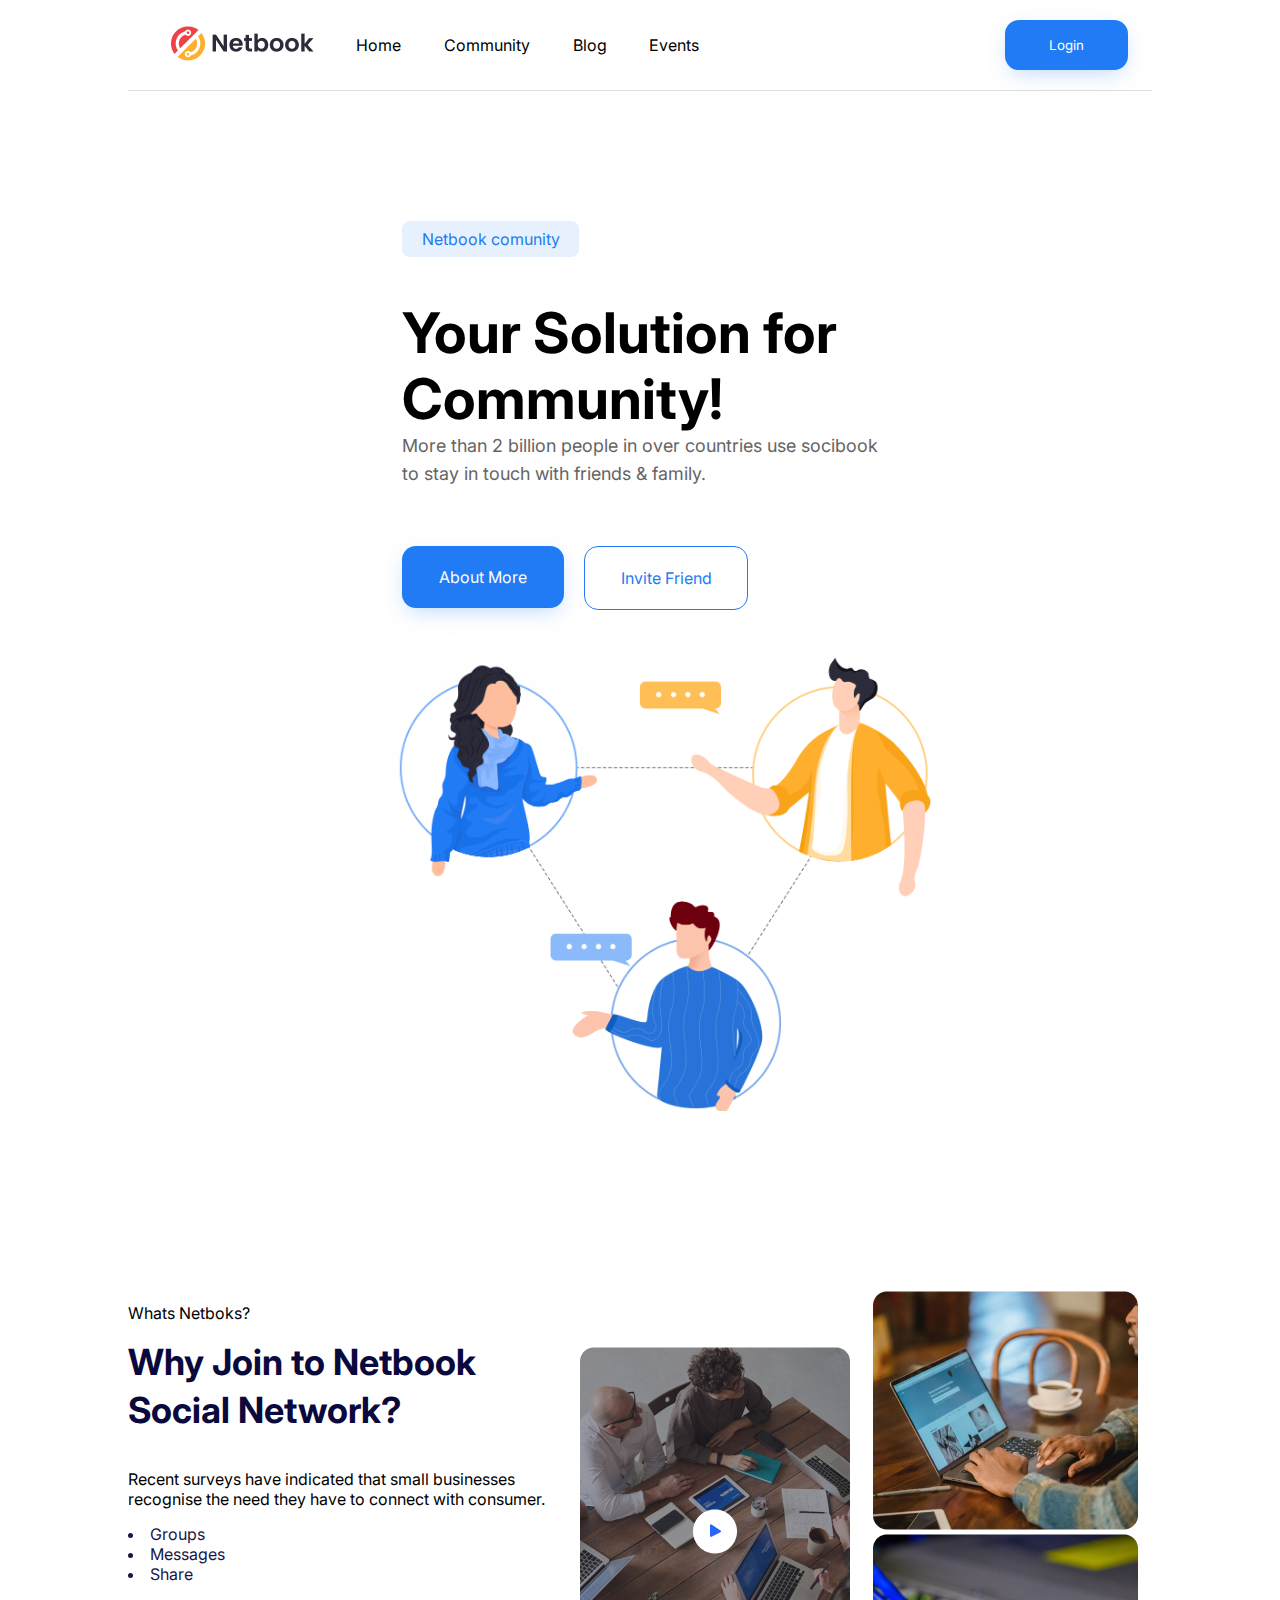
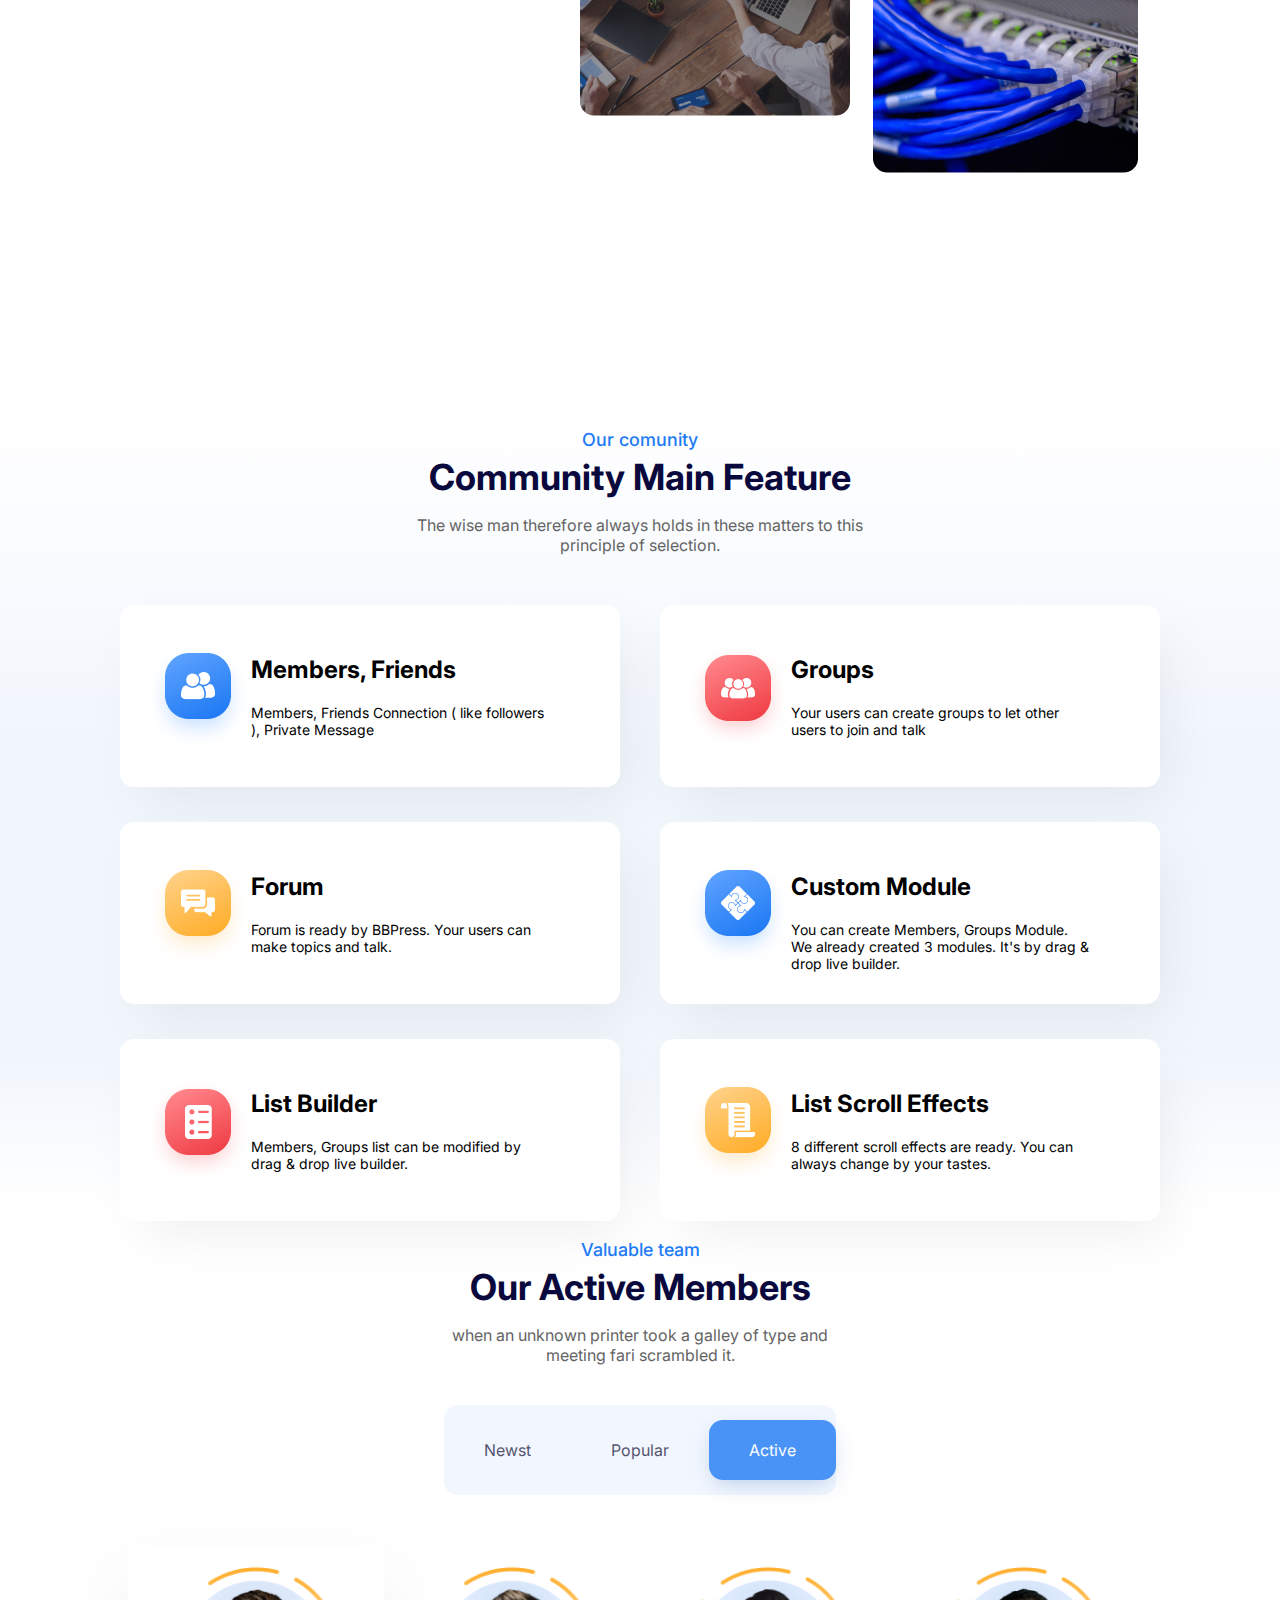
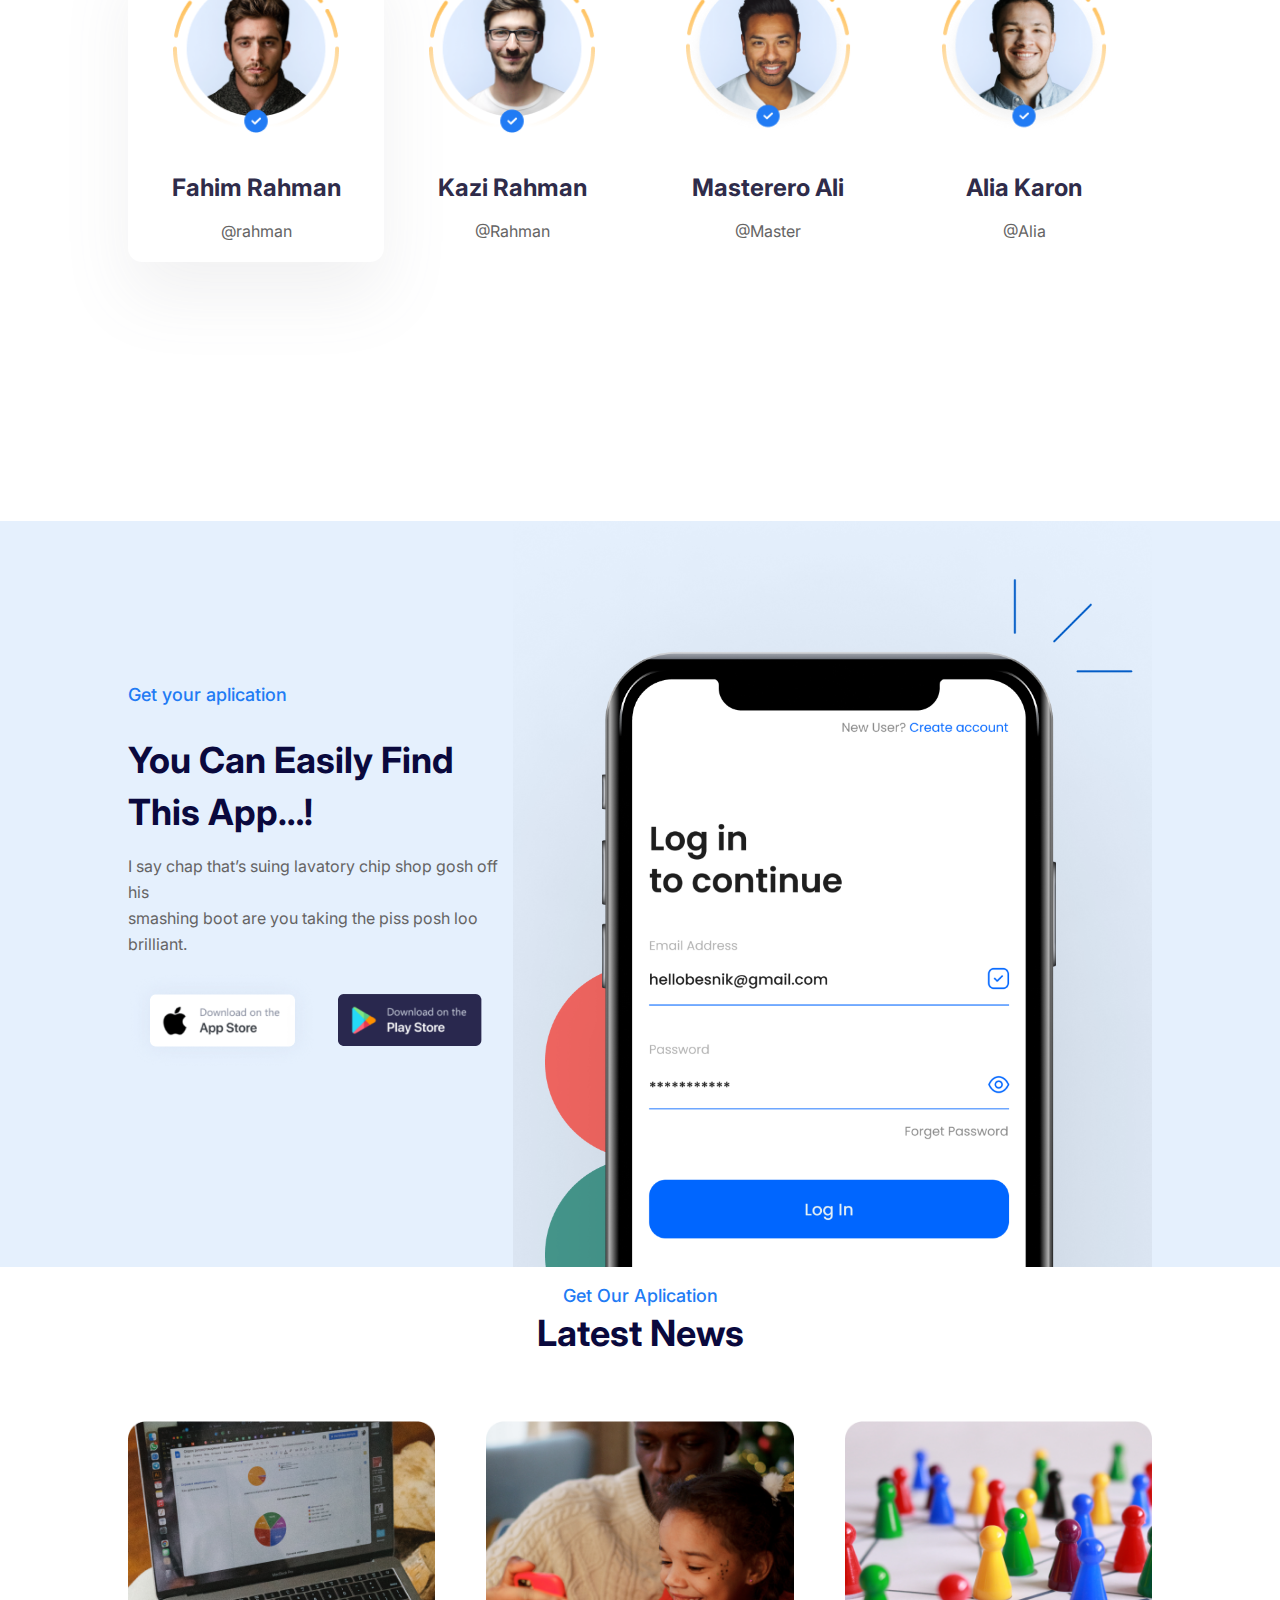
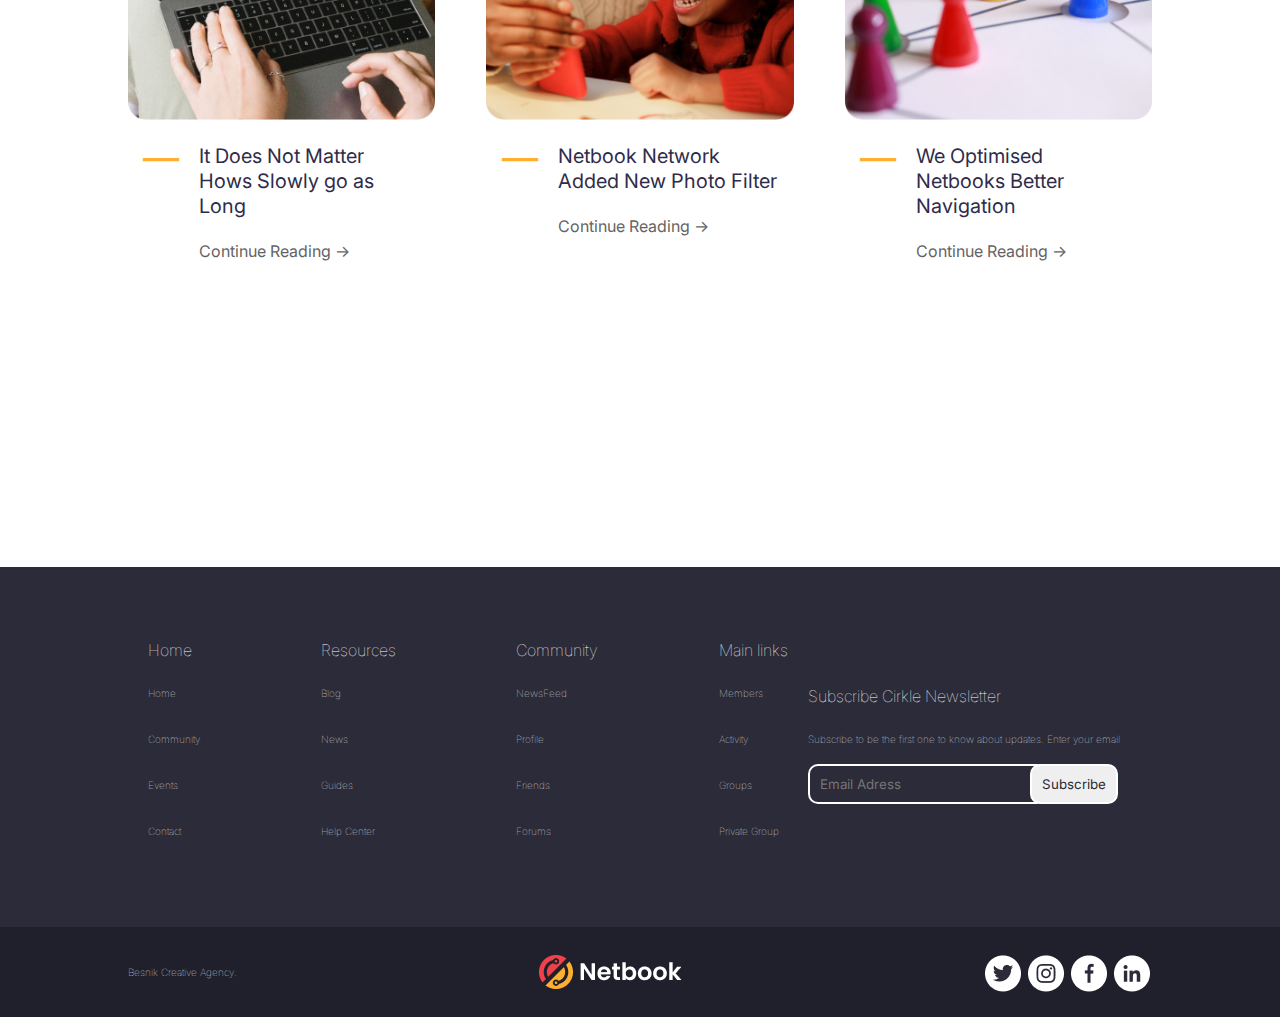
==== index.html @ b28f9c87 "Diretorio organizado" ====
<!DOCTYPE html>
<html lang="en">

<head>
    <meta charset="UTF-8">
    <meta http-equiv="X-UA-Compatible" content="IE=edge">
    <meta name="viewport" content="width=device-width, initial-scale=1.0">
    <link rel="stylesheet" href="css/index.css">
    <title>Netbook</title>
</head>

<body>
    <section class="home container">
        <header class="nave-bar">
            <div class="nave-bar-conteudo">
                <div><img src="img/logo.png" alt="Netbook"></div>
                <div>
                    <p>Home</p>
                </div>
                <div>
                    <p>Community</p>
                </div>
                <div>
                    <p>Blog</p>
                </div>
                <div>
                    <p>Events</p>
                </div>
            </div>

            <div class="nav-botao-login">
                <button>
                    <p>Login</p>
                </button>
            </div>
        </header>

        <div class="home-conteudo">
            <div class="home-conteudo-tudo">
                <div class="home-conteudo-community">
                    <div>Netbook comunity</div>
                </div>
                <div class="home-conteudo-texto">
                    <!-- <div class="home-conteudo-texto-extra"> -->
                    <div class="home-conteudo-texto-extra-1">
                        <p>Your Solution for <br> Community!</p>
                    </div>
                    <div class="home-conteudo-texto-extra-2">
                        More than 2 billion people in over countries use socibook <br>
                        to stay in touch with friends & family.
                    </div>
                    <!-- </div> -->
                    <div class="home-conteudo-botoes">
                        <div class="home-conteudo-aboutmore">
                            About More
                        </div>
                        <div class="home-conteudo-invitefriend">
                            Invite Friend
                        </div>
                    </div>
                </div>
            </div>
            <div class="home-img">

                <img src="img/head.png" alt="">
            </div>
        </div>
    </section>
    <!-------------------------------------------------------------TELA ABOUT US-------------------------------------------------------------->
    <section class="aboutus">
        <div class="tudo container">
            <div class="Textoaboutus">
                <p class="textozul">Whats Netboks?</p>
                <h1 class="titulo">Why Join to Netbook Social Network?</h1>
                <p>Recent surveys have indicated that small businesses recognise the need they have to connect with
                    consumer.</p>
                <ol>
                    <li>Groups</li>
                    <li>Messages</li>
                    <li>Share</li>
                </ol>
            </div>
            <div class="containerimg">
                <div class="imagenssmall">
                    <img src="img/cafe-notebook.png" alt="">
                    <img src="img/cabos.png">
                </div>
                <div class="imagembig">
                    <img src="img/reuniao.png" alt="">
                </div>
            </div>
            <!--fim da div total-->


    </section>
    <!--fim da section de sobre nós-->

    <!-------------------------------------------------------------TELA COMUNITY-------------------------------------------------------------->
    <section class="comunity">
        <div class="container">
            <div class="containercomunity ">
                <!--div do titulo-->
                <div class="titulocomunity">Our comunity</div>
                <h1 class="comunitybold">Community Main Feature</h1>
                <div class="textocomunity">The wise man therefore always holds in these matters to this principle of
                    selection.</div>
            </div>
            <!--fim da div do titulo-->


            <!--===================================================================================================================================-->
            <div class="retangulos">
                <div class="retanguloesquerda">
                    <div class="retangulofriend">
                        <!--div do quadrado members-->

                        <div class="Friendsimg">
                            <img src="img/member.png" alt="">
                        </div>

                        <div class="Friendstext">
                            <h2>Members, Friends</h2>
                            <br>
                            <p>Members, Friends Connection ( like followers ), Private Message</p>
                        </div>

                    </div>
                    <!--fim da div do quadrado members-->

                    <!--===================================================================================================================================-->
                    <div class="retanguloforum">
                        <!--div do quadrado forum-->
                        <!-- <div class="forum"> -->
                        <div class="forumimg">
                            <img src="img/chat.png" alt="">
                        </div>
                        <div class="forumtext">
                            <h2>Forum</h2>
                            <br>
                            <p>Forum is ready by BBPress. Your users can make topics and talk.</p>
                        </div>
                    </div><!-- fim da div do quadrado forum-->
                    <!--===================================================================================================================================-->
                    <div class="retangulolist">
                        <!--div do quadrado list-->
                        <div class="listimg">
                            <img src="img/list-build.png" alt="">
                        </div>
                        <div class="listtext">
                            <h2>List Builder</h2>
                            <br>
                            <p>Members, Groups list can be modified by drag & drop live builder.</p>
                        </div>

                    </div>
                    <!--fim da div do quadrado list-->
                </div>
                <!--===================================================================================================================================-->
                <div class="retangulodireita">
                    <div class="retangulogroups">
                        <!--div do quadrado group-->
                        <div class="groupsimg">
                            <img src="img/group.png" alt="">
                        </div>
                        <div class="groupstext">
                            <h2>Groups</h2>
                            <br>
                            <p>Your users can create groups to let other users to join and talk</p>
                        </div>
                    </div>
                    <!--fim da div do quadrado group-->
                    <!--===================================================================================================================================-->
                    <div class="retangulocustom">
                        <!--div do quadrado custom-->
                        <div class="customimg">
                            <img src="img/custom-icon.png" alt="">
                        </div>
                        <div class="customtext">
                            <h2>Custom Module</h2>
                            <br>
                            <p>You can create Members, Groups Module. We already created 3 modules. It's by drag & drop
                                live builder.</p>
                        </div>
                    </div>
                    <!--fim da div do quadrado custom-->
                    <!--===================================================================================================================================-->

                    <div class="retanguloscroll">
                        <!--div do quadrado custom-->
                        <div class="scrollimg">
                            <img src="img/list-icon.png" alt="">
                        </div>
                        <div class="scrolltext">
                            <h2>List Scroll Effects</h2>
                            <br>
                            <p>8 different scroll effects are ready.
                                You can always change by your tastes.</p>
                        </div>
                    </div>
                    <!--fim da div do quadrado custom-->
                </div>
            </div>
        </div>
    </section>
    <!--fim da section da tela comunidade-->

    <!-------------------------------------------------------------TELA MEMBROS-------------------------------------------------------------->
    <section class="membros">
        <div class="container ocupa-janela">

            <div class="textocima">
                <div class="azul-valuable">Valuable team</div>
                <div class="our-active">Our Active Members</div>
                <div class="texto">when an unknown printer took a galley of type and meeting fari scrambled it.</div>
                <div class="box-buttons">
                    <a href="">Newst</a>
                    <a href="">Popular</a>
                    <a class="active" href="">Active</a>
                </div>
            </div>

            <div class="team">
                <div class="card-homem destaque">
                    <img class="dude" src="img/1-homem.png" alt="é um cara">
                    <div class="texto-homens">
                        <span class="nome-homem">Fahim Rahman</span>
                        <br>
                        <span class="arroba-homem">@rahman</span>
                    </div>
                </div>
                <div class="card-homem">
                    <img class="dude" src="img/2-homem.png" alt="é um cara">
                    <div class="texto-homens">
                        <span class="nome-homem">Kazi Rahman</span>
                        <br>
                        <span class="arroba-homem">@Rahman</span>
                    </div>
                </div>
                <div class="card-homem">
                    <img class="dude" src="img/3-homem.png" alt="é um cara">
                    <div class="texto-homens">
                        <span class="nome-homem">Masterero Ali</span>
                        <br>
                        <span class="arroba-homem">@Master</span>
                    </div>
                </div>
                <div class="card-homem">
                    <img class="dude" src="img/4-homem.png" alt="é um cara">
                    <div class="texto-homens">
                        <span class="nome-homem">Alia Karon</span>
                        <br>
                        <span class="arroba-homem">@Alia</span>
                    </div>
                </div>
            </div>

        </div>
    </section>

    <section class="publi container">
        <div class="publi-conteudo">
            <div class="publi-conteudo-textos">
                <div>
                    <div class="publi-conteudo-textos1">Get your aplication</div>
                </div>
                <div>
                    <p class="publi-conteudo-textos2">You Can Easily Find
                        This App…!</p>
                </div>
                <div class="publi-conteudo-textos3">

                    <p>I say chap that’s suing lavatory chip shop gosh off his <br> smashing boot are you taking the
                        piss posh loo brilliant.</p>

                </div>

                <div class="publi-conteudo-textos-botoes">
                    <div class="apple-pic"><img src="img/image 288.png" alt=""></div>
                    <div class="playstore-pic"><img src="img/image 291.png" alt=""></div>
                </div>
            </div>
        </div>

        <div class="publi-img">
            <img src="img/mobile-screen.png" alt="">
        </div>
    </section>

    <section class="latest-news">
        <div class="container ocupa-janela">

            <div class="textocima">
                <div class="azul-valuable">Get Our Aplication</div>
                <div class="our-active">Latest News</div>
            </div>

            <div class="fotos-container">

                <div class="bloco-fotos">
                    <img class="img-news" src="img/notebook.png" alt="é um notebook">

                    <div class="traco-foto-texto">
                        <div class="traco"> __</div>
                        <div class="texto-foto">
                            <div> It Does Not Matter Hows Slowly go as Long</div>
                            <div class="texto-baixo"> Continue Reading →</div>
                        </div>
                    </div>

                </div>

                <div class="bloco-fotos">
                    <img class="img-news" src="img/familia.png" alt="é uma familia">

                    <div class="traco-foto-texto">
                        <div class="traco"> __</div>
                        <div class="texto-foto">
                            <div> Netbook Network Added New Photo Filter</div>
                            <div class="texto-baixo"> Continue Reading →</div>
                        </div>
                    </div>

                </div>

                <div class="bloco-fotos">
                    <img class="img-news" src="img/pinos.png" alt="é uns pino">

                    <div class="traco-foto-texto">
                        <div class="traco"> __</div>
                        <div class="texto-foto">
                            <div>We Optimised Netbooks Better Navigation</div>
                            <div class="texto-baixo"> Continue Reading →</div>
                        </div>
                    </div>
                </div>

            </div>
            <!--fotos-conteiner-->


        </div>
    </section>

    <footer>

        <div class="based">

            <div class="above container">

                <div class="colunas">

                    <div class="coluna">
                        <div class="title">Home</div>
                        <div class="meme">
                            <span>Home</span>
                            <span>Community</span>
                            <span>Events</span>
                            <span>Contact</span>
                        </div>
                    </div>

                    <div class="coluna">
                        <div class="title">Resources</div>
                        <div class="meme">
                            <span>Blog</span>
                            <span>News</span>
                            <span>Guides</span>
                            <span>Help Center</span>
                        </div>
                    </div>

                    <div class="coluna">
                        <div class="title">Community</div>
                        <div class="meme">
                            <span>NewsFeed</span>
                            <span>Profile</span>
                            <span>Friends</span>
                            <span>Forums</span>
                        </div>
                    </div>

                    <div class="coluna">
                        <div class="title">Main links</div>
                        <div class="meme">
                            <span>Members</span>
                            <span>Activity</span>
                            <span>Groups</span>
                            <span>Private Group</span>
                        </div>
                    </div>


                </div>

                <div class="subscribe">
                    <div class="title">Subscribe Cirkle Newsletter</div>
                    <div class="description">Subscribe to be the first one to know about updates. Enter your email</div>

                    <div class="form">
                        <input class="email" type="email" name="email" placeholder="Email Adress">
                        <button class="button-sub">Subscribe</button>
                    </div>

                </div>

            </div>


            <div class="rodape container">
                <div class="alinha-rodape">
                    <div>
                        Besnik Creative Agency.
                    </div>

                    <img src="img/logo-branca.png" alt="Netbook">

                    <div class="redes">
                        <img class="img" src="img/Twitter.png" alt="Passarinho">
                        <img class="img" src="img/instagram.png" alt="Camera">
                        <img class="img" src="img/facebook.png" alt="f">
                        <img class="img" src="img/Linkedin.png" alt="Trabalho">
                    </div>
                </div>
            </div>
        </div>

    </footer>
</body>

</html>
---- css/index.css ----
@import url('https://fonts.googleapis.com/css2?family=Inter:wght@400&display=swap');

* {
    margin: 0;
    padding: 0;
    font-family: 'Inter';
}

.container {
    padding-left: 10vw;
    padding-right: 10vw;
}

.ocupa-janela {
    height: 100vh;
}

/* ==========================================================================HEADER/NAV  ==============================================================================*/
.nave-bar {
    display: flex;
    justify-content: space-evenly;
    flex-direction: row;
    align-items: center;
    border-bottom: 1px solid #00000021;
}

.nave-bar-conteudo {
    height: 10vh;
    width: 80vw;
    display: flex;
    justify-content: flex-start;
    flex-direction: row;
    align-items: center;
}

.nav-botao-login {
    text-align-last: center;
    height: 10vh;
    width: 20%;
    display: flex;
    justify-content: center;
    align-items: center;
}

.nav-botao-login button {
    width: 123px;
    height: 50px;
    left: 100px;
    top: 22px;
    background: #217BF4;
    box-shadow: 0px 7px 22px -6px rgb(33 123 244 / 34%);
    border-radius: 14px;
    color: white;
    border: none;

}

.nave-bar-conteudo div {
    padding-left: 5%;
}

.home-img {
    display: flex;
    /* justify-content: space-around; */
    align-items: center;
}


.home-img img {
    width: 585.52px;
    height: 501.47px;
}

.home-conteudo-community {
    margin-top: 58px;
    color: #217BF4;
    width: 177px;
    height: 36px;
    border-radius: 10px;
    display: flex;
    align-items: center;
    justify-content: center;
    background: #e7f1fe;
    border-radius: 8px;

}

.home-conteudo-tudo {
    padding-top: 7%;
}

.home-conteudo-botoes {
    display: flex;
    justify-content: flex-start;
    gap: 20px;
}

.home-conteudo-texto {
    padding-top: 9%;
}

.home-conteudo-texto-extra-1 {
    font-family: 'Inter';
    font-style: normal;
    font-weight: 700;
    font-size: 56px;
    line-height: 66px;
}

.home-conteudo-texto-extra-2 {
    font-family: 'Inter';
    font-style: normal;
    font-weight: 400;
    font-size: 18px;
    line-height: 28px;
    color: #656464;
}

.home-conteudo-aboutmore {
    margin-top: 58px;
    width: 162px;
    height: 62px;
    border-radius: 10px;
    display: flex;
    align-items: center;
    color: #FfFfFF;
    justify-content: center;
    background: #217BF4;
    border-radius: 14px;
    box-shadow: 0px 7px 22px -6px rgba(33, 123, 244, 0.34);
}

.home-conteudo-invitefriend {
    margin-top: 58px;
    width: 162px;
    height: 62px;
    border-radius: 10px;
    color: #217BF4;
    display: flex;
    align-items: center;
    justify-content: center;
    border: 1px solid #217bf4;
    border-radius: 14px;
}

.home-conteudo-community div {
    opacity: 1;
}

.home-conteudo {
    display: flex;
    flex-wrap: wrap;
    justify-content: space-around;
}

.home-conteudo {
    display: flex;
    flex-wrap: wrap;
    /* justify-content: space-around; */
}

/* ========================================================================================ABOUT US======================================================================= */
.aboutus {
    background-color: white;
    height: 100vh;

}

.aboutus .tudo {
    display: flex;
    align-items: center;
}

.aboutus .tudo .Textoaboutus {
    /* width: 43vh; */
    display: flex;
    flex-direction: column;
    align-items: flex-start;
    gap: 15px;
}

.aboutus .tudo .Textoaboutus .textoazul {
    color: #217BF4;
    font-weight: 500;

}

.aboutus .tudo .Textoaboutus .titulo {
    font-weight: 700;
    font-size: 36px;
    margin-bottom: 20px;
    line-height: 36px;
    color: #0A093D;
    line-height: 48px;

}

.aboutus .tudo .containerimg {
    width: 80vw;
    padding-top: 20vh;
    display: flex;
    align-items: center;
    flex-direction: row-reverse;
    gap: 23px;

}

.aboutus .tudo .container .imagenssmall {
    height: 20vw;
    display: grid;
    WIDTH: 270px;
    gap: 20px;

}

.aboutus .tudo .container .imagembig {
    padding: auto;
    margin-right: 30vh;
}

ol {
    list-style-type: disc;
    list-style-position: inside;
    color: #171648;

}

.aboutus .container .imagembig {
    padding: auto;
}


/* ======================================================================MEMBROS =================================================================================*/
.membros {
    width: 100%;
}

.membros .container .textocima {
    display: flex;
    align-items: center;
    flex-direction: column;
}

.membros .container .textocima .azul-valuable {
    color: #217BF4;
    font-weight: 500;
    margin-top: 20px;
    margin-bottom: 10px;
    font-size: 18px;
    line-height: 18px;
}

.membros .container .textocima .our-active {
    font-weight: 700;
    font-size: 36px;
    margin-bottom: 20px;
    line-height: 36px;
    color: #0A093D;

}

.membros .container .textocima .texto {
    color: #656464;
    width: 30vw;
    text-align: center;

}

.membros .container .textocima .box-buttons {
    background-color: #F2F7FF;
    height: 10vh;
    display: flex;
    align-items: center;
    border-radius: 14px;
    justify-content: center;
    margin-top: 40px;

}

.membros .container .textocima .box-buttons>a {
    color: #2F2C4A;
    opacity: 0.8;
    padding: 20px 40px 20px 40px;
    text-decoration: none;
}

.membros .container .textocima .box-buttons>a.active {
    background-color: #217BF4;
    border-radius: 14px;
    color: #FfFfFF;
    box-shadow: 0px 7px 22px -6px rgba(0, 72, 168, 0.34);
}

.membros .container .team {
    display: flex;
    flex-direction: row;
    justify-content: space-between;
    padding-top: 5%;
}

.membros .container .team .card-homem {
    border-radius: 14px;
    width: 270px;
    height: 316px;
    display: flex;
    flex-direction: column;
    align-items: center;
    justify-content: space-around;

}

.membros .container .team .card-homem .dude {
    height: 166px;
    width: 166px;
}

.membros .container .team .destaque {
    box-shadow: 0px 34px 68px rgba(116, 115, 128, 0.1);

}

.membros .container .team .card-homem .texto-homens {
    text-align: center;
    display: flex;
    flex-direction: column;

}

.membros .container .team .card-homem .nome-homem {
    color: #2F2C4A;
    font-size: 24px;
    line-height: 26px;
    font-weight: bold;
}

.membros .container .team .card-homem .arroba-homem {
    color: #656464;
}

/* PUBLICIDADE */
.publi {
    padding-left: 10vw;
    padding-right: 10vw;
    background-color: #E5F0FD;
    display: flex;
    justify-content: space-between;
}

.publi-img img {
    width: 639px;
}

.publi-conteudo {
    display: flex;
    /* flex-direction: row-reverse; */
}

.publi-conteudo-textos {
    display: flex;
    flex-direction: column;
    justify-content: center;
}

.publi-conteudo-textos1 {
    font-family: 'Inter';
    font-style: normal;
    font-weight: 500;
    font-size: 18px;
    line-height: 18px;
    color: #217BF4;
}

.publi-conteudo-textos2 {
    font-family: 'Inter';
    font-style: normal;
    font-weight: 700;
    font-size: 36px;
    line-height: 52px;
    color: #0A093D;
}

.publi-conteudo-textos3 {
    font-family: 'Inter';
    font-style: normal;
    font-weight: 400;
    font-size: 16px;
    line-height: 26px;
    color: #656464;
}

.publi-conteudo-textos div {
    padding-bottom: 15px;
}

.publi-conteudo-textos-botoes {
    display: flex;
    align-items: center;
}

.publi-img {
    display: flex;
}

.apple-pic {
    padding-right: 20px;
}

/* Latest News */

.latest-news {

    width: 100%;

}

.latest-news .container .textocima {
    display: flex;
    align-items: center;
    flex-direction: column;
}

.latest-news .container .textocima .azul-valuable {
    color: #217BF4;
    font-weight: 500;
    margin-top: 20px;
    margin-bottom: 10px;
    font-size: 18px;
    line-height: 18px;
}

.latest-news .container .textocima .our-active {
    font-weight: 700;
    font-size: 36px;
    margin-bottom: 20px;
    line-height: 36px;
    color: #0A093D;

}

.latest-news .container .fotos-container {

    display: flex;
    flex-direction: row;
    justify-content: space-between;
    margin-top: 50px;

}

.latest-news .container .fotos-container .bloco-fotos {

    width: 30%;
}

.latest-news .container .fotos-container .bloco-fotos .img-news {
    width: 100%;
}

.latest-news .container .fotos-container .bloco-fotos .traco-foto-texto {
    width: 90%;
    padding-left: 5%;
    line-height: 25px;
    color: #2F2C4A;
    font-size: 20px;
    margin-top: 20px;
    display: flex;
}

.latest-news .container .fotos-container .bloco-fotos .traco-foto-texto .traco {

    margin-right: 20px;
    color: #FFAF2E;
    font-size: 40px;
    margin-top: -13px;

}

.latest-news .container .fotos-container .bloco-fotos .texto-foto .texto-baixo {
    color: #656464;
    font-size: 16px;
    margin-top: 20px;
}

.publi-conteudo-textos3 {
    font-family: 'Inter';
    font-style: normal;
    font-weight: 400;
    font-size: 16px;
    line-height: 26px;
    color: #656464;
}

.publi-conteudo-textos div {
    padding-bottom: 15px;
}

.publi-conteudo-textos-botoes {
    display: flex;
    align-items: center;
}

.apple-pic {
    padding-right: 20px;
}

/* Latest News */

.latest-news {

    width: 100%;

}

.latest-news .container .textocima {
    display: flex;
    align-items: center;
    flex-direction: column;
}

.latest-news .container .textocima .azul-valuable {
    color: #217BF4;
    font-weight: 500;
    margin-top: 20px;
    margin-bottom: 10px;
    font-size: 18px;
    line-height: 18px;
}

.latest-news .container .textocima .our-active {
    font-weight: 700;
    font-size: 36px;
    margin-bottom: 20px;
    line-height: 36px;
    color: #0A093D;

}

.latest-news .container .fotos-container {

    display: flex;
    flex-direction: row;
    justify-content: space-between;
    margin-top: 50px;

}

.latest-news .container .fotos-container .bloco-fotos {

    width: 30%;
}

.latest-news .container .fotos-container .bloco-fotos .img-news {
    width: 100%;
}

.latest-news .container .fotos-container .bloco-fotos .traco-foto-texto {
    width: 90%;
    padding-left: 5%;
    line-height: 25px;
    color: #2F2C4A;
    font-size: 20px;
    margin-top: 20px;
    display: flex;
}

.latest-news .container .fotos-container .bloco-fotos .traco-foto-texto .traco {

    margin-right: 20px;
    color: #FFAF2E;
    font-size: 40px;
    margin-top: -13px;

}

.latest-news .container .fotos-container .bloco-fotos .texto-foto .texto-baixo {
    color: #656464;
    font-size: 16px;
    margin-top: 20px;
}

/* ================================================================TELA COMUNIDADE ============================================================================== */
.comunity {
    background-image: linear-gradient(0deg, rgba(241, 246, 253, 0) 1.63%, #F1F6FD 20.5%, #F1F6FD 58.57%, #FFFFFF 100%);
    ;
    width: 100%;

}

.comunity p {

    font-size: 14px;
}

.comunity .containercomunity {
    display: flex;
    align-items: center;
    flex-direction: column;

}

.comunity .containercomunity .titulocomunity {

    color: #217BF4;
    font-weight: 500;
    margin-top: 20px;
    margin-bottom: 10px;
    font-size: 18px;
    line-height: 18px;
}

.comunity .containercomunity .comunitybold {
    font-weight: 700;
    font-size: 36px;
    margin-bottom: 20px;
    line-height: 36px;
    color: #0A093D;
}

.comunity .containercomunity .textocomunity {
    color: #656464;
    width: 40vw;
    text-align: center;
}

/*====================================================================================================================*/
.comunity .retangulos {
    display: flex;
    flex-direction: row;
    justify-content: center;
    /* width: 60%; */
    margin-top: 50px;

}

.retanguloesquerda {
    display: flex;
    flex-direction: column;
    gap: 35px;
    /* justify-content: center; */
    padding-right: 40px;
}

.comunity .retangulofriend {
    width: 500px;
    height: 182px;
    /* left: 176px;
    top: 262px; */
    background: #FFFFFF;
    box-shadow: 14px 22px 52px -12px rgba(127, 127, 127, 0.13);
    border-radius: 14px;
    display: flex;

}

.comunity .retangulofriend .Friendsimg {
    display: flex;
    align-items: center;
    padding-left: 25px;
}

.comunity .retangulofriend .Friendstext {
    /* margin-top: 10%; */
    display: flex;
    width: 60%;
    height: 500px;
    flex-direction: column;
    flex-wrap: wrap;
    /* padding-right: 50px; */
    padding-top: 50px;
}

.comunity .retanguloforum {
    /* margin: 20px; */
    width: 500px;
    height: 182px;
    /* left: 176px;
       top: 262px; */
    background: #FFFFFF;
    box-shadow: 14px 22px 52px -12px rgba(127, 127, 127, 0.13);
    border-radius: 14px;
    display: flex;

}

.comunity .retanguloforum .forumimg {
    display: flex;
    align-items: center;
    padding-left: 25px;
}

.comunity .retanguloforum .forumtext {
    margin-top: 10%;
    display: flex;
    width: 60%;
    height: 500px;
    flex-direction: column;
    flex-wrap: wrap;
}

.comunity .retangulolist {
    /* margin: 20px; */
    width: 500px;
    height: 182px;
    left: 176px;
    top: 262px;
    background: #FFFFFF;
    box-shadow: 14px 22px 52px -12px rgba(127, 127, 127, 0.13);
    border-radius: 14px;
    display: flex;
}

.comunity .retangulolist .listimg {
    display: flex;
    align-items: center;
    padding-left: 25px;
}

.comunity .retangulolist .listtext {
    margin-top: 10%;
    display: flex;
    width: 60%;
    height: 500px;
    flex-direction: column;
    flex-wrap: wrap;
}

/*==============================================================================================================*/
.comunity .retangulodireita {
    gap: 35px;
    display: flex;
    flex-direction: column;
    justify-content: center;
}

.comunity .retangulogroups {
    /* margin: 20px; */
    width: 500px;
    height: 182px;
    left: 176px;
    top: 262px;
    background: #FFFFFF;
    box-shadow: 14px 22px 52px -12px rgba(127, 127, 127, 0.13);
    border-radius: 14px;
    display: flex;
}

.comunity .retangulogroups .groupsimg {
    display: flex;
    align-items: center;
    padding-left: 25px;
}

.comunity .retangulogroups .groupstext {
    margin-top: 10%;
    display: flex;
    width: 60%;
    height: 500px;
    flex-direction: column;
    flex-wrap: wrap;
}

.comunity .retangulocustom {
    /* margin: 20px; */
    width: 500px;
    height: 182px;
    left: 176px;
    top: 262px;
    background: #FFFFFF;
    box-shadow: 14px 22px 52px -12px rgba(127, 127, 127, 0.13);
    border-radius: 14px;
    display: flex;
}

.comunity .retangulocustom .customimg {

    display: flex;
    align-items: center;
    padding-left: 25px;
}

.comunity .retangulocustom .customtext {
    margin-top: 10%;
    display: flex;
    width: 60%;
    height: 500px;
    flex-direction: column;
    flex-wrap: wrap;
}

.comunity .retanguloscroll {
    /* margin: 20px; */
    width: 500px;
    height: 182px;
    left: 176px;
    top: 262px;
    background: #FFFFFF;
    box-shadow: 14px 22px 52px -12px rgba(127, 127, 127, 0.13);
    border-radius: 14px;
    display: flex;
}

.comunity .retanguloscroll .scrollimg {
    display: flex;
    align-items: center;
    padding-left: 25px;
}

.comunity .retanguloscroll .scrolltext {
    margin-top: 10%;
    display: flex;
    width: 60%;
    height: 500px;
    flex-direction: column;
    flex-wrap: wrap;
}



footer {
    height: 50vh;
    color: #E7E7E7;
    font-weight: 100;
    font-size: 10px;
    line-height: 46px;
}

footer .based {
    background-color: #2B2B39;
    height: 100%;
}

footer .above {
    display: flex;
    align-items: center;
    height: 80%;

}

footer .above .colunas {
    display: flex;
    flex-direction: row;
    justify-content: space-between;
    width: 65%;

}

footer .above .colunas {
    padding: 20px;
}

footer .above .title {
    color: #FfFfFF;
    font-size: 16px;
    line-height: 20px;
    text-align: left;
    padding-bottom: 10px;
}

footer .above .colunas .meme {
    display: flex;
    flex-direction: column;
}

footer .above .subscribe {
    width: 35%;
}

footer .above .subscribe .form .email {
    background-color: transparent;
    border: 2px solid white;
    padding: 10px;
    border-radius: 10px;
}

footer .above .subscribe .form .button-sub {
    padding: 10px;
    color: #2B2B39;
    border-radius: 10px;
    margin-left: -20px;
    border: 2px solid white;
}

footer .rodape {
    background-color: #20202D;
    height: 20%;
    display: flex;
    align-items: center;
}

footer .rodape .alinha-rodape {
    display: flex;
    flex-direction: row;
    align-items: center;
    justify-content: space-between;
    width: 100%;
}

footer .rodape .redes img {
    vertical-align: middle;
}

footer .rodape .redes img {
    padding: 2px;
}
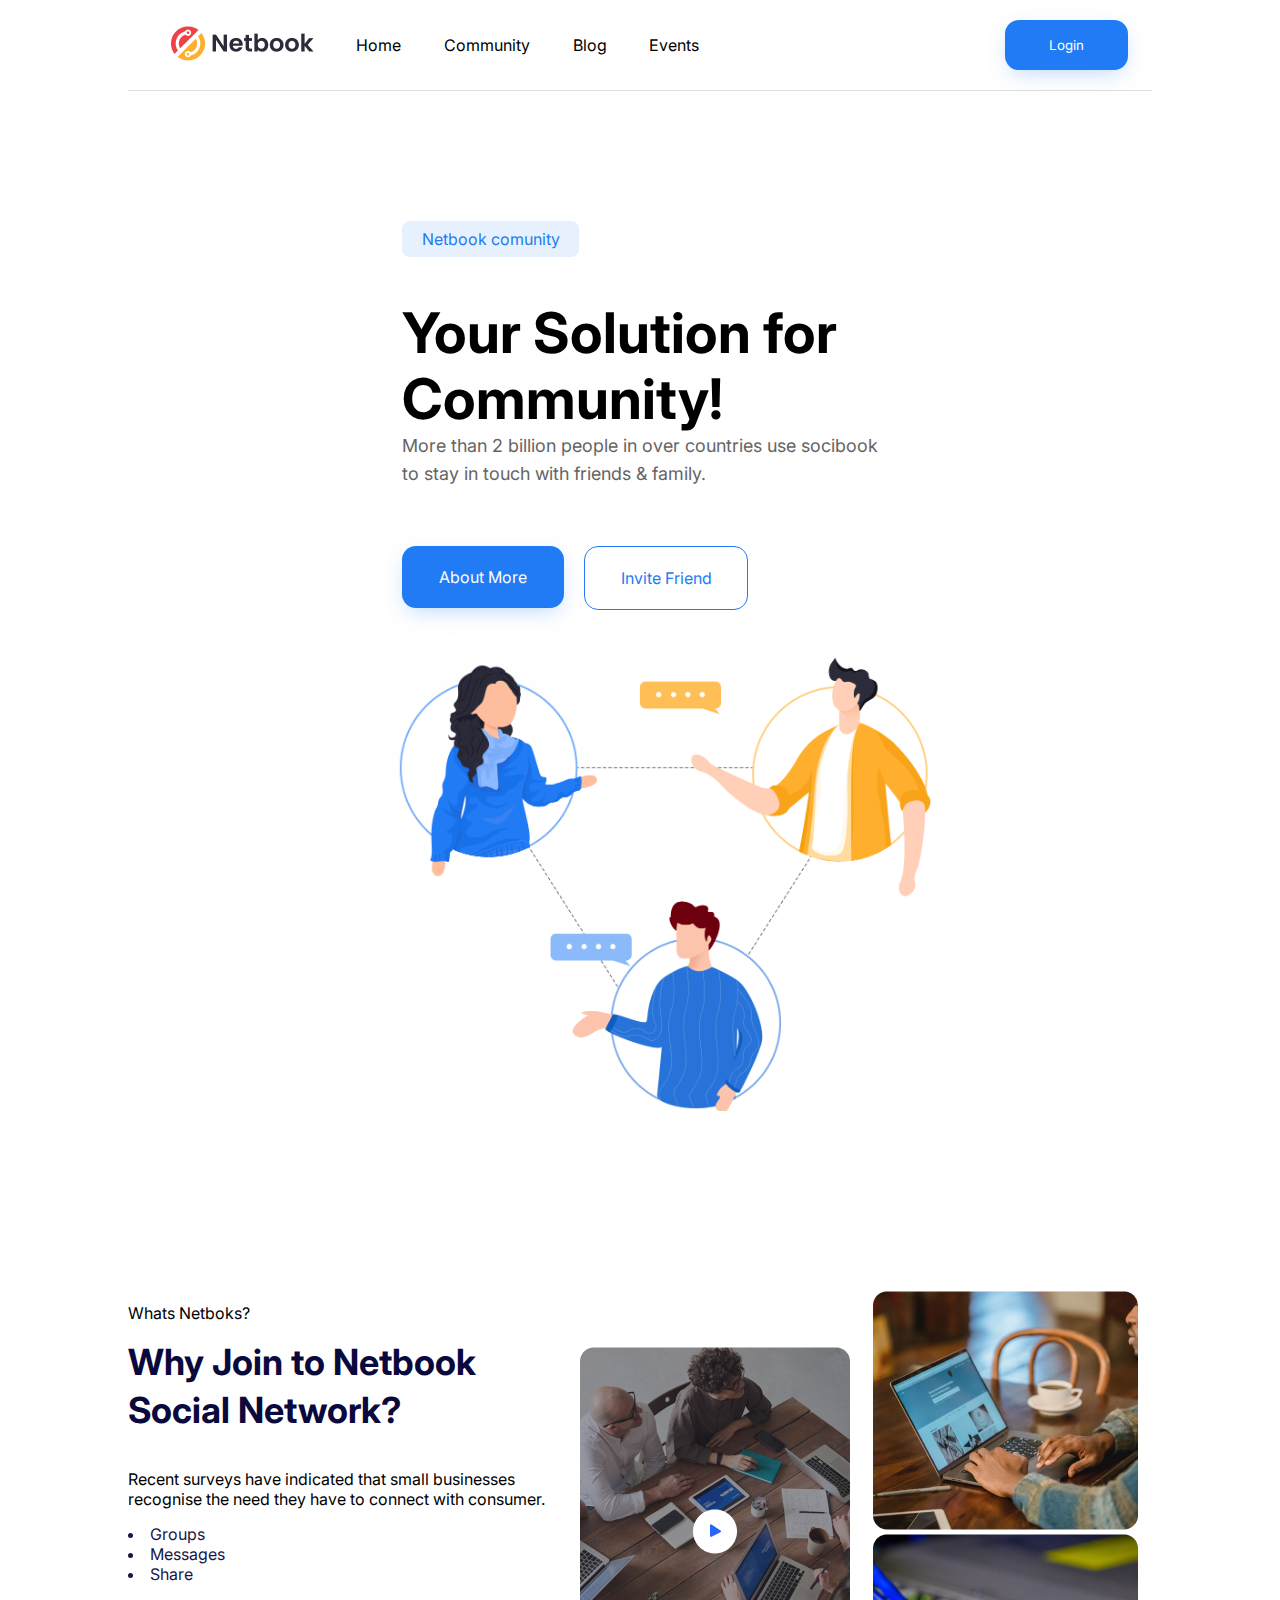
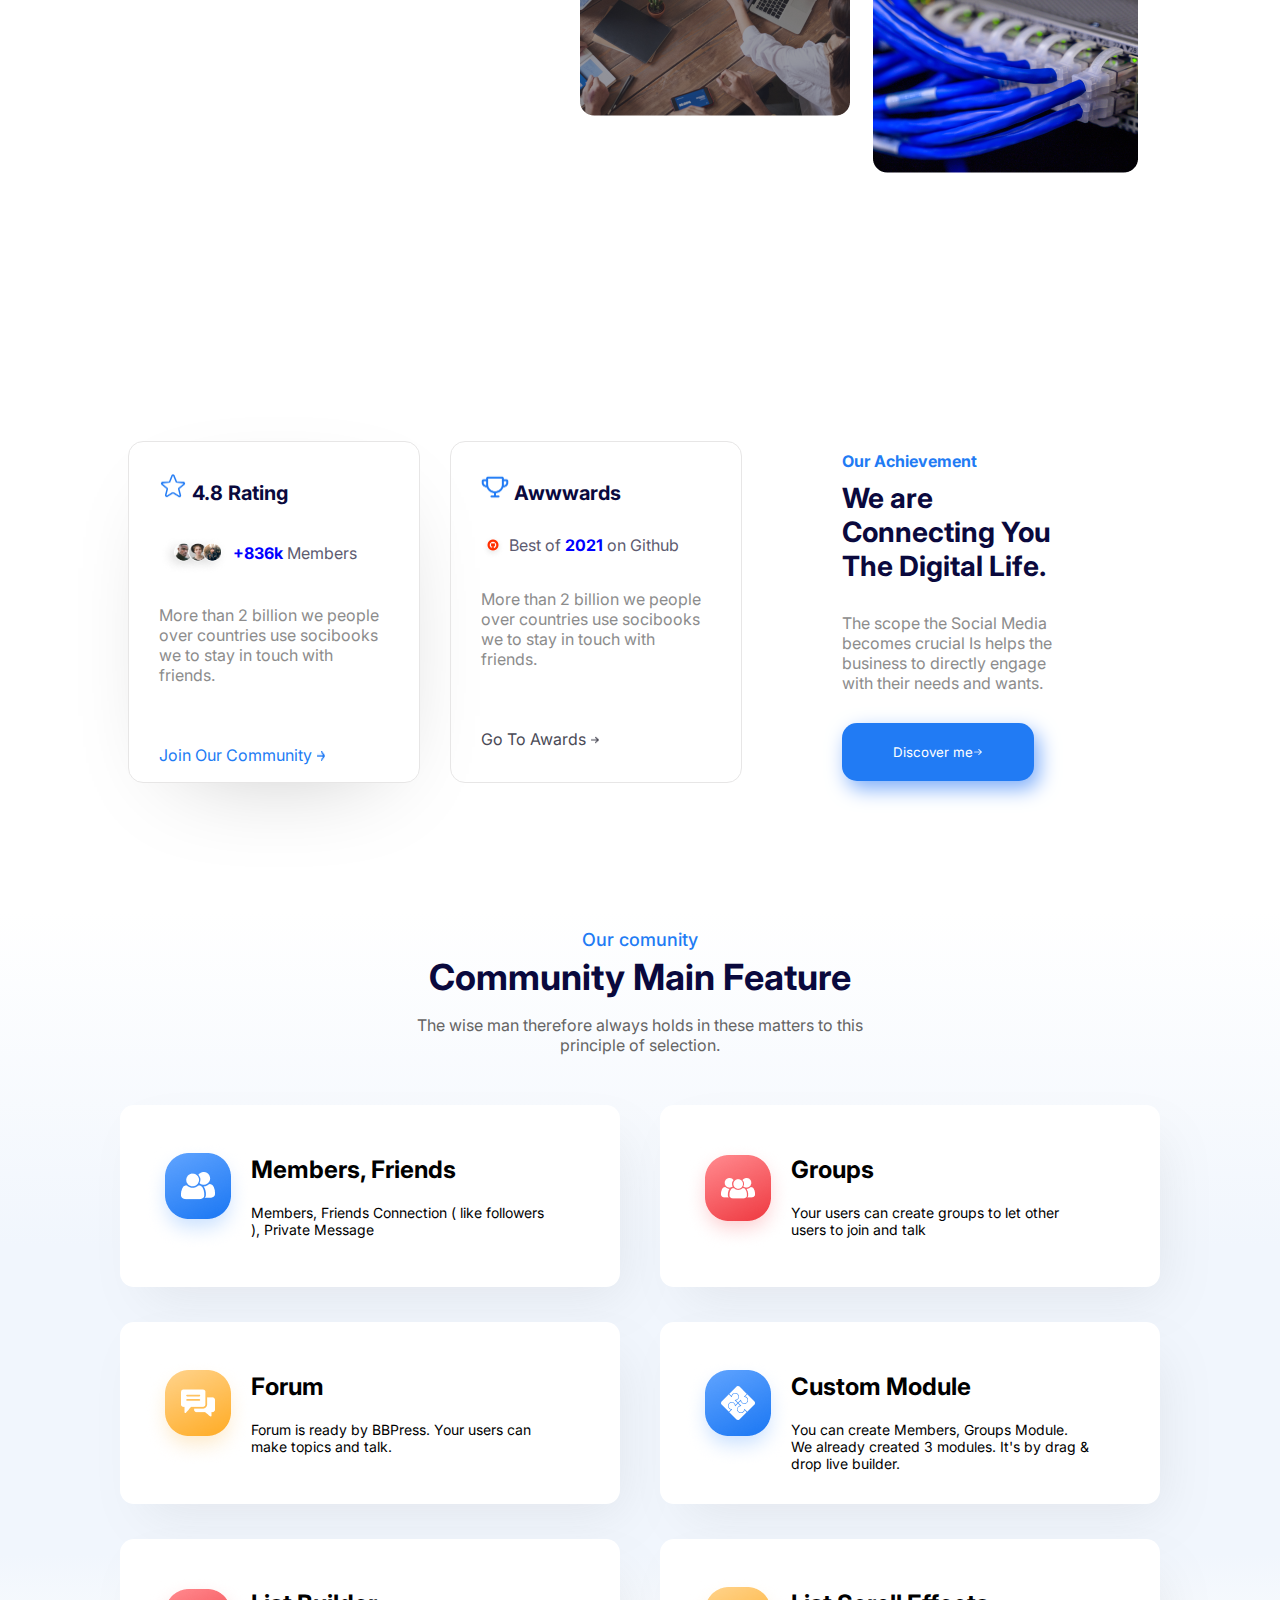
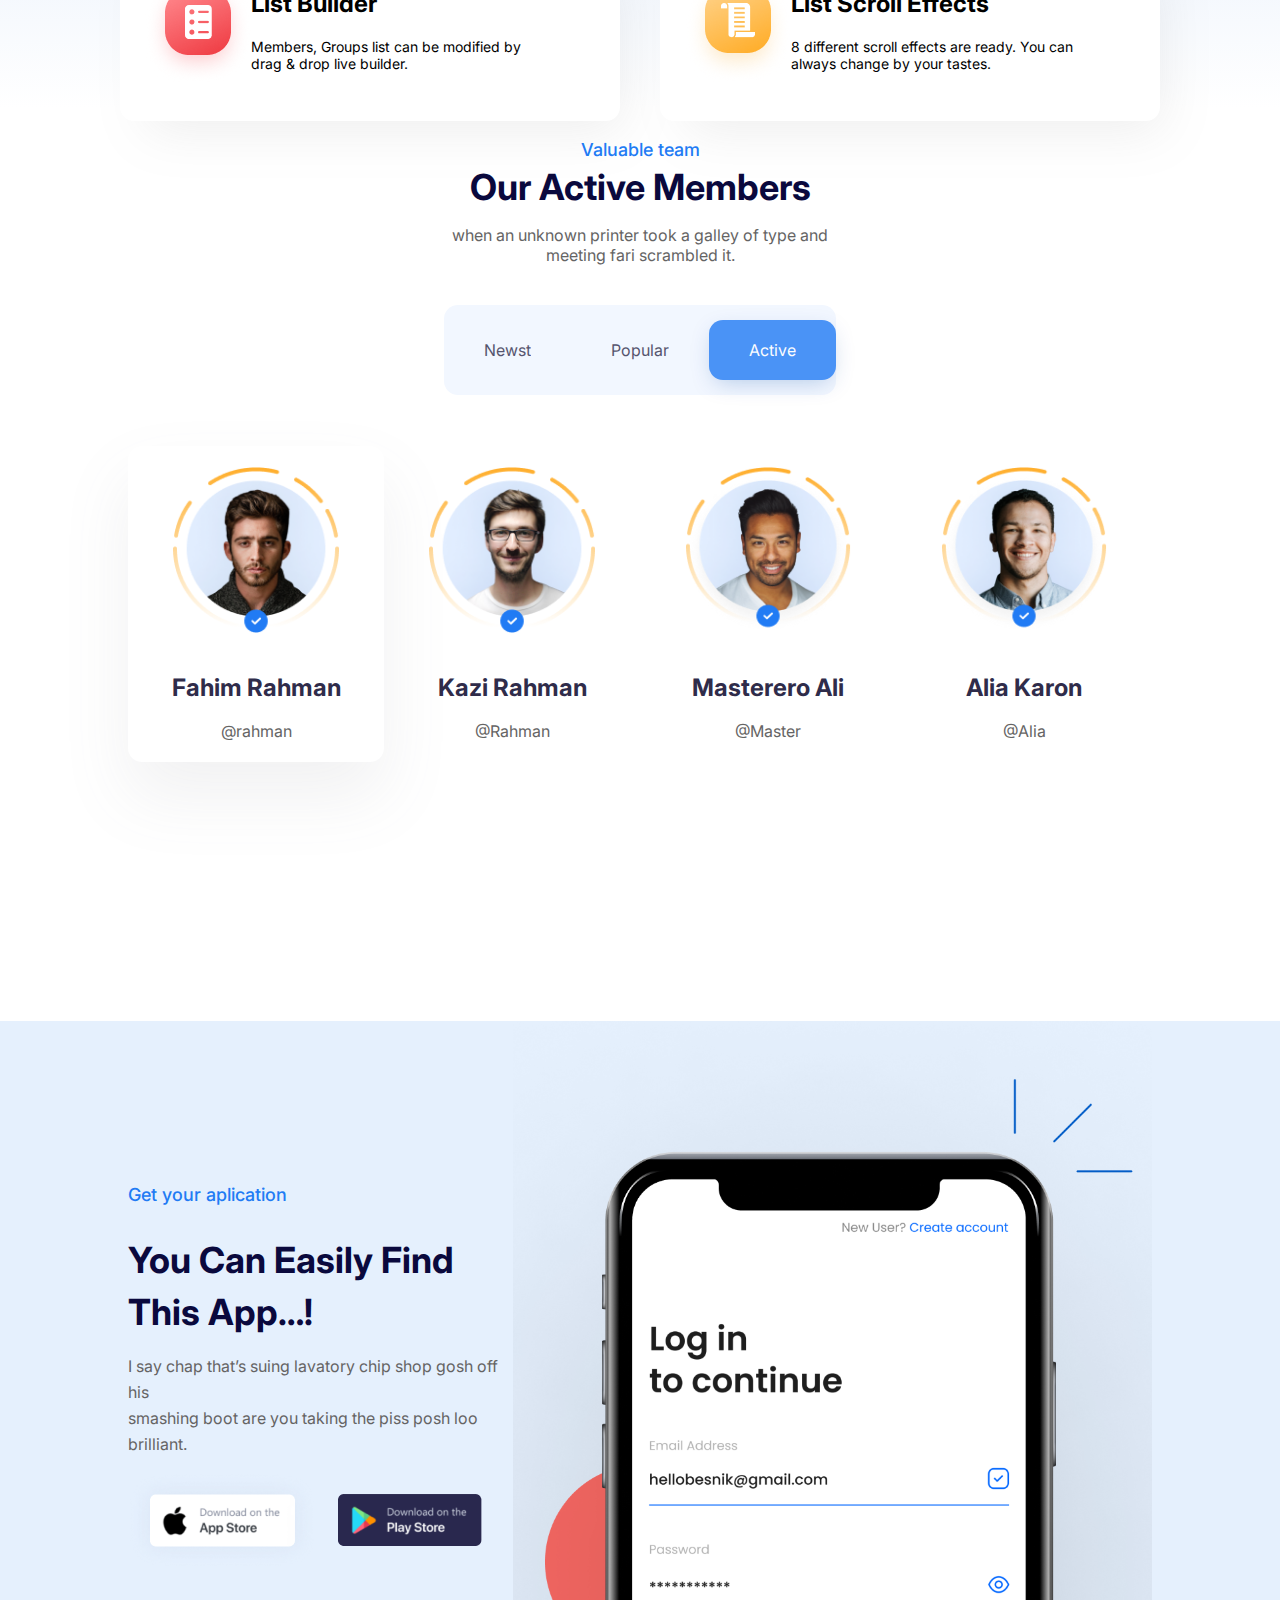
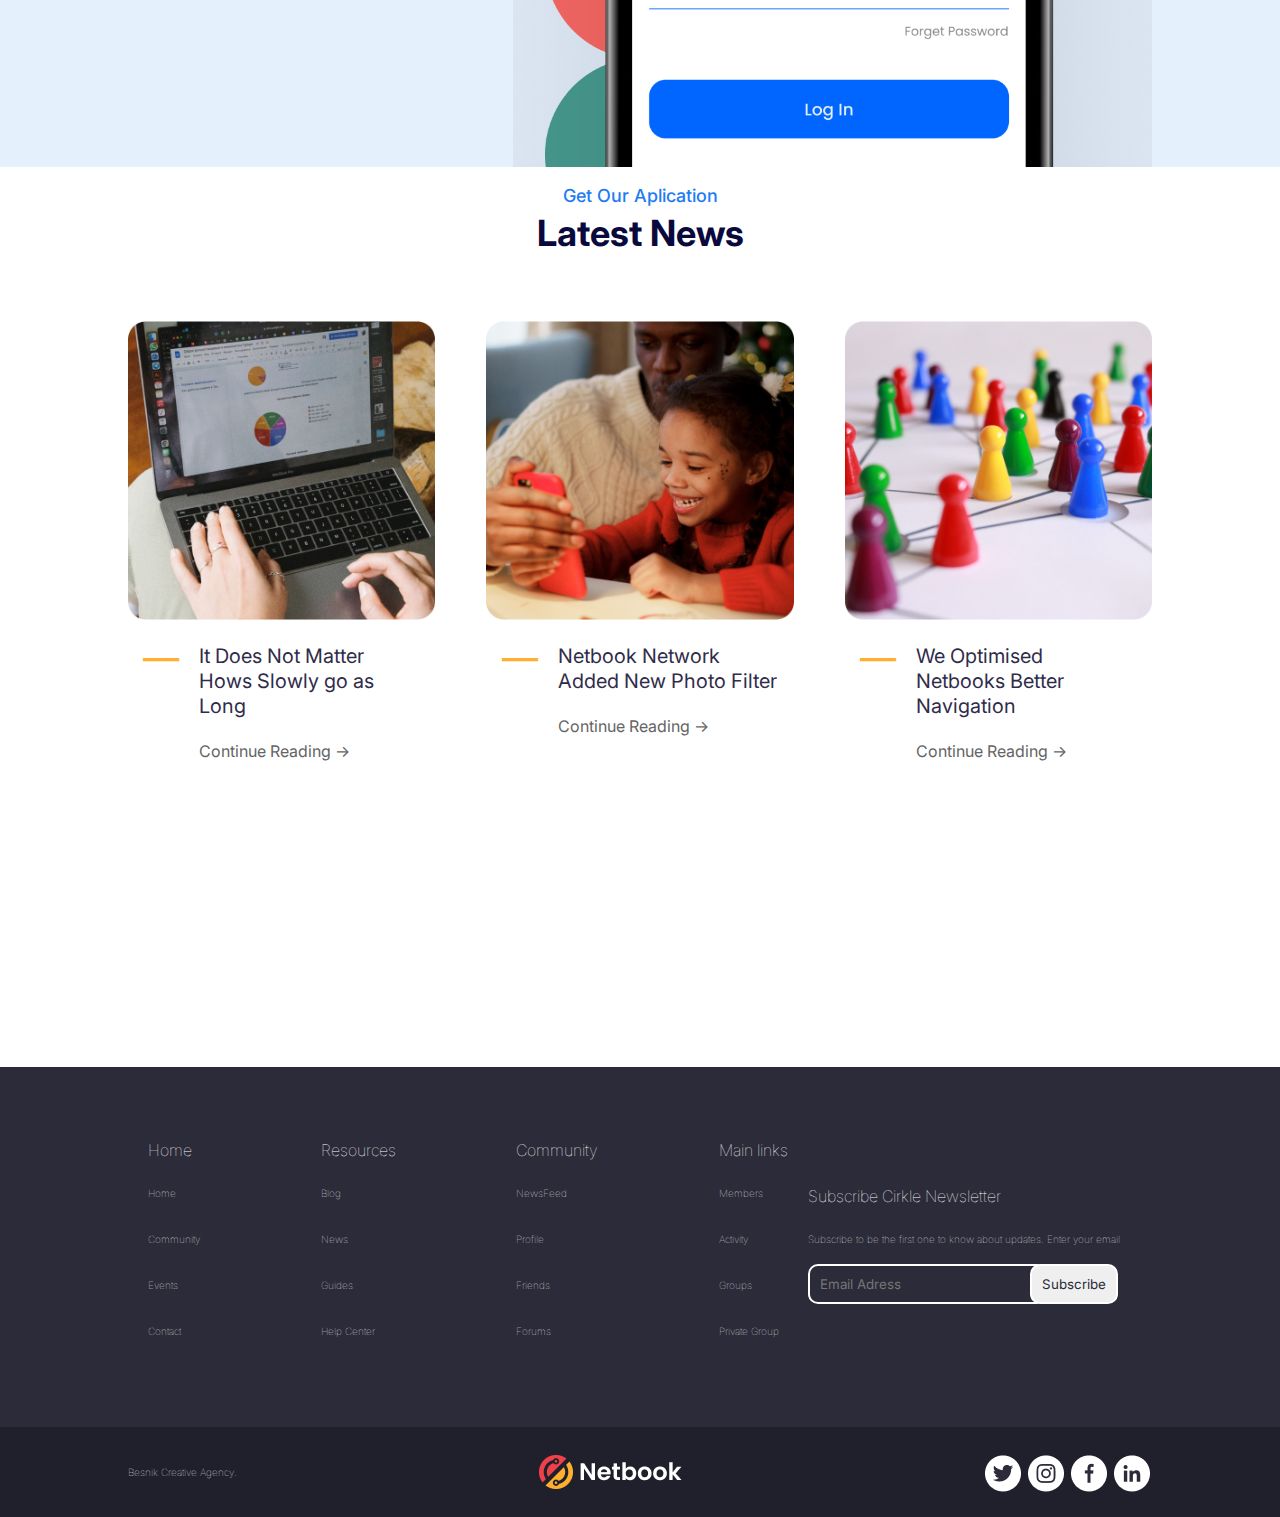
==== commit 6bb18b29: "Avaliacao" ====
--- a/index.html
+++ b/index.html
@@ -95,6 +95,45 @@
     </section>
     <!--fim da section de sobre nós-->
 
+
+
+    <section class="avaliacao">
+        <div class="container">
+            <div class="rating">
+                <h3><img src="../img/star.png" alt="Estrela"> 4.8 Rating</h3>
+                <article>
+                    <img class="imgpeople" src="../img/people.png" alt="Usuarios">
+                    <strong>+836k</strong> Members
+                </article>
+                <p>More than 2 billion we people over countries use socibooks we to stay in touch with friends.</p>
+                <button class="firstbutton">
+                    Join Our Community <img src="../img/ArrowRightBlue.png" alt="Seta direita">
+                </button>
+            </div>
+            <div class="awards">
+
+                <h3><img src="../img/trophy.png" alt="Trofeu"> Awwwards</h3>
+                <article>
+                    <img class="imgit" src="../img/git.png" alt="Icone Github">
+                    Best of <strong>2021</strong> on Github
+                </article>
+                <p>More than 2 billion we people over countries use socibooks we to stay in touch with friends.</p>
+                <button class="secondbutton">
+                    Go To Awards <img src="../img/ArrowRightBlack.png" alt="Seta direita">
+                </button>
+            </div>
+            <div class="conteudo">
+                <h4>Our Achievement</h4>
+                <h1>We are Connecting You The Digital Life.</h1>
+                <p>The scope the Social Media becomes crucial Is helps the business to directly engage with their needs
+                    and wants.</p>
+                <button>
+                    Discover me<img src="../img/ArrowRightWhite.png" alt="Seta direita">
+                </button>
+            </div>
+        </div>
+    </section>
+
     <!-------------------------------------------------------------TELA COMUNITY-------------------------------------------------------------->
     <section class="comunity">
         <div class="container">
--- a/css/index.css
+++ b/css/index.css
@@ -229,6 +229,138 @@
     padding: auto;
 }
 
+.avaliacao{
+    width: 40vh;
+    margin-bottom: 100px;
+}
+
+.avaliacao .container{
+    display: flex;
+    width: 75vw;
+    margin-top: 30px;
+}
+
+.avaliacao .container div{
+    border: solid  1px #E7E6E6;
+    border-radius: 15px;
+    box-shadow: 5px 30px 100px -50px #b9b9b9;
+    width: 320px;
+    height: 280px;
+    padding: 30px;
+}
+.avaliacao .container div h3 img{
+    height: 28px;
+    width: 28px;
+}
+
+.avaliacao .container div button img{
+    height: 10px;
+    width: 10px;
+}
+
+.avaliacao .container div .firstbutton{
+    border: none;
+    color: #217BF4;
+    background-color: white;
+    margin-bottom: 20px;
+    font-size: 16px;
+    text-align: left;
+}
+
+.avaliacao .container div .imgpeople{
+    height: 40px;
+    width: 70px;
+    vertical-align: middle;
+}
+
+.avaliacao .container div .imgit{
+    width: 24px;
+    vertical-align: middle;
+}
+
+.avaliacao .container div .secondbutton{
+    border: none;
+    color: #4A4A56;
+    background-color: white;
+    margin-bottom: 20px;
+    font-size: 16px;
+    text-align: left;
+}
+
+.avaliacao .container div h1{
+    color: #0A093D;
+    margin-bottom: 20px;
+    font-size: 28px;
+}
+
+.avaliacao .container div h3{
+    color: #0A093D;
+    font-size: 20px;
+    margin-bottom: 30px;
+}
+
+.avaliacao .container div h4{
+    margin-top: 10px;
+    margin-bottom: 10px;
+    color: #217BF4;
+}
+
+.avaliacao .container div p{
+    color: #8C8C8C;
+    font-size: 16px;
+    margin-top: 30px;
+    margin-bottom: 60px;
+}
+
+.avaliacao .container div strong{
+    color: blue;
+}
+
+.avaliacao .container div article{
+    color: #5D5B70;
+    font-size: 16px;
+}
+
+.avaliacao .container .awards{
+    box-shadow: none;
+    margin-left: 30px;
+}
+
+.avaliacao .container .conteudo{
+    width: 300px;
+    height: 340px;
+    border: none;
+    margin-left: 50px;
+    box-shadow: none;
+    padding-left: 50px;
+    padding-top: 0px;
+}
+
+.avaliacao .container .conteudo article{
+    color: #656464;
+    font-size: 16px;
+    margin-bottom: 30px;
+}
+
+.avaliacao .container .conteudo p{
+    color: #8C8C8C;
+    margin-top: 30px;
+    margin-bottom: 30px;
+}
+
+.avaliacao .container .conteudo button{
+    background-color: #217BF4;
+    border: none;
+    border-radius: 15px;
+    width: 192px;
+    height: 58px;
+    color: #FFFFFF;
+    box-shadow: 5px 8px 20px #7EAEFA;
+}
+
+.avaliacao .container .conteudo button img{
+    color: #FFFFFF;
+}
 
 /* ======================================================================MEMBROS =================================================================================*/
 .membros {
